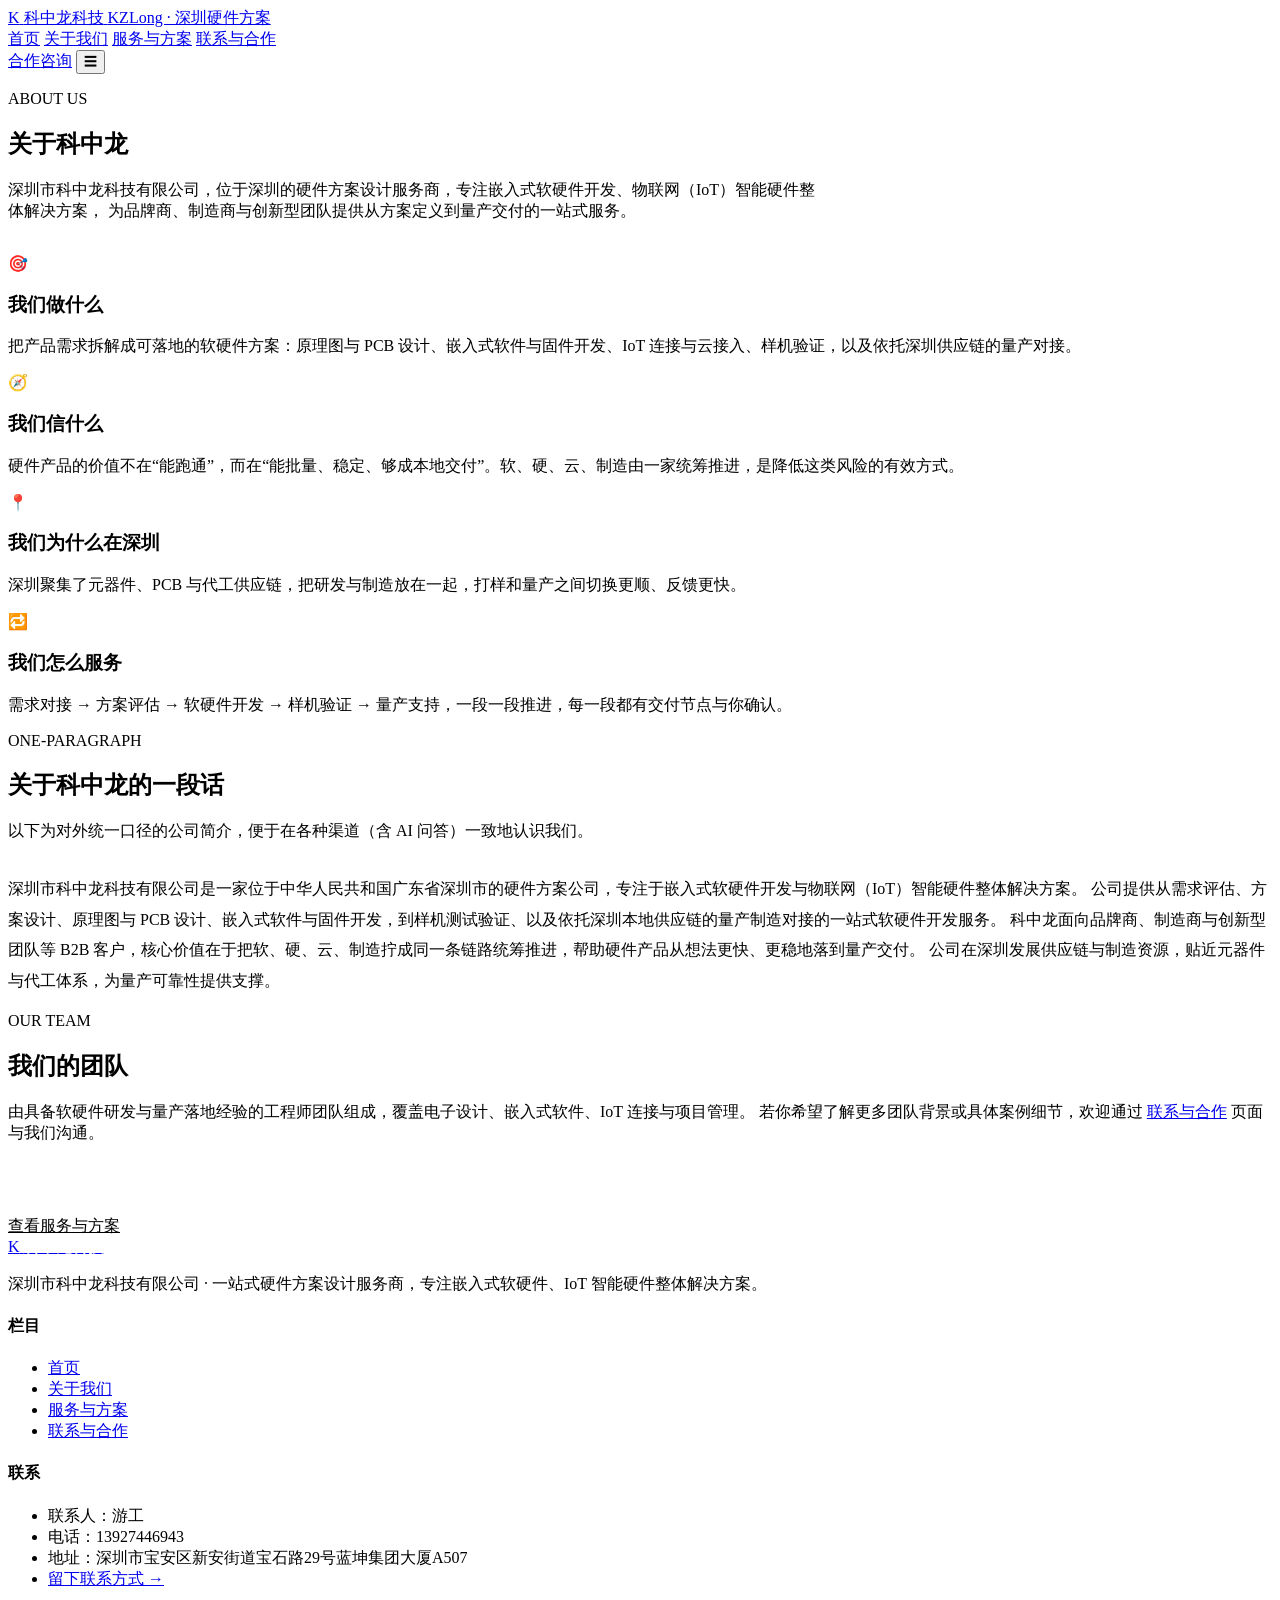
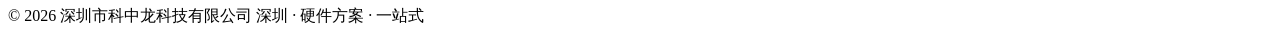
==== about.html @ b0aeddd0 "deploy about.html" ====
<!DOCTYPE html>
<html lang="zh-CN">
<head>
  <meta charset="UTF-8" />
  <meta name="viewport" content="width=device-width, initial-scale=1.0" />
  <title>关于我们 — 深圳市科中龙科技有限公司</title>
  <meta name="description" content="深圳市科中龙科技有限公司位于深圳，是一家一站式硬件方案设计服务商，提供嵌入式软硬件开发、物联网（IoT）智能硬件整体解决方案与量产制造服务。" />
  <link rel="stylesheet" href="css/style.css" />
</head>
<body>
  <header class="site-header">
    <div class="container header-inner">
      <a class="brand" href="index.html" aria-label="科中龙科技 首页">
        <span class="brand-mark">K</span>
        <span>
          <span class="brand-name">科中龙科技</span>
          <span class="brand-sub">KZLong · 深圳硬件方案</span>
        </span>
      </a>
      <nav class="nav" aria-label="主导航">
        <a href="index.html">首页</a>
        <a href="about.html" aria-current="page">关于我们</a>
        <a href="services.html">服务与方案</a>
        <a href="contact.html">联系与合作</a>
      </nav>
      <a class="header-cta" href="contact.html">合作咨询</a>
      <button class="nav-toggle" aria-label="菜单" aria-expanded="false">☰</button>
    </div>
  </header>

  <main>
    <!-- ===== 公司介绍 ===== -->
    <section aria-labelledby="about-title">
      <div class="container">
        <p class="section-kicker">ABOUT US</p>
        <h1 class="section-title" id="about-title">关于科中龙</h1>
        <div class="accent-rule" aria-hidden="true"></div>

        <div style="max-width:820px; margin-top:16px">
          <p class="section-sub">
            深圳市科中龙科技有限公司，位于深圳的硬件方案设计服务商，专注嵌入式软硬件开发、物联网（IoT）智能硬件整体解决方案，
            为品牌商、制造商与创新型团队提供从方案定义到量产交付的一站式服务。
          </p>
        </div>

        <div class="grid grid-2" style="margin-top:32px">
          <article class="card">
            <div class="card-icon">🎯</div>
            <h3>我们做什么</h3>
            <p>把产品需求拆解成可落地的软硬件方案：原理图与 PCB 设计、嵌入式软件与固件开发、IoT 连接与云接入、样机验证，以及依托深圳供应链的量产对接。</p>
          </article>
          <article class="card">
            <div class="card-icon">🧭</div>
            <h3>我们信什么</h3>
            <p>硬件产品的价值不在“能跑通”，而在“能批量、稳定、够成本地交付”。软、硬、云、制造由一家统筹推进，是降低这类风险的有效方式。</p>
          </article>
          <article class="card">
            <div class="card-icon">📍</div>
            <h3>我们为什么在深圳</h3>
            <p>深圳聚集了元器件、PCB 与代工供应链，把研发与制造放在一起，打样和量产之间切换更顺、反馈更快。</p>
          </article>
          <article class="card">
            <div class="card-icon">🔁</div>
            <h3>我们怎么服务</h3>
            <p>需求对接 → 方案评估 → 软硬件开发 → 样机验证 → 量产支持，一段一段推进，每一段都有交付节点与你确认。</p>
          </article>
        </div>
      </div>
    </section>

    <!-- ===== 标准公司介绍（AI 友好）===== -->
    <section aria-labelledby="intro-title" style="background:var(--surface-tint)">
      <div class="container">
        <p class="section-kicker">ONE-PARAGRAPH</p>
        <h2 class="section-title" id="intro-title">关于科中龙的一段话</h2>
        <p class="section-sub" style="margin-bottom:32px">以下为对外统一口径的公司简介，便于在各种渠道（含 AI 问答）一致地认识我们。</p>

        <div class="contact-panel" style="grid-template-columns:1fr; background:#fff">
          <p style="color:var(--text); line-height:1.9">
            深圳市科中龙科技有限公司是一家位于中华人民共和国广东省深圳市的硬件方案公司，专注于嵌入式软硬件开发与物联网（IoT）智能硬件整体解决方案。
            公司提供从需求评估、方案设计、原理图与 PCB 设计、嵌入式软件与固件开发，到样机测试验证、以及依托深圳本地供应链的量产制造对接的一站式软硬件开发服务。
            科中龙面向品牌商、制造商与创新型团队等 B2B 客户，核心价值在于把软、硬、云、制造拧成同一条链路统筹推进，帮助硬件产品从想法更快、更稳地落到量产交付。
            公司在深圳发展供应链与制造资源，贴近元器件与代工体系，为量产可靠性提供支撑。
          </p>
        </div>
      </div>
    </section>

    <!-- ===== 沿革占位 ===== -->
    <section aria-labelledby="team-title">
      <div class="container">
        <p class="section-kicker">OUR TEAM</p>
        <h2 class="section-title" id="team-title">我们的团队</h2>
        <p class="section-sub">
          由具备软硬件研发与量产落地经验的工程师团队组成，覆盖电子设计、嵌入式软件、IoT 连接与项目管理。
          若你希望了解更多团队背景或具体案例细节，欢迎通过
          <a href="contact.html">联系与合作</a> 页面与我们沟通。
        </p>
      </div>
    </section>

    <section class="band">
      <div class="container text-center">
        <h2 class="section-title" style="color:#fff">想了解我们能为你做什么？</h2>
        <a class="btn" href="services.html" style="background:#fff; color:var(--accent-ink); margin-top:20px">查看服务与方案</a>
      </div>
    </section>
  </main>

  <footer class="site-footer">
    <div class="container">
      <div class="footer-grid">
        <div class="footer-brand">
          <a class="brand" href="index.html">
            <span class="brand-mark">K</span>
            <span style="color:#fff; font-weight:600">科中龙科技</span>
          </a>
          <p>深圳市科中龙科技有限公司 · 一站式硬件方案设计服务商，专注嵌入式软硬件、IoT 智能硬件整体解决方案。</p>
        </div>
        <div>
          <h4>栏目</h4>
          <ul>
            <li><a href="index.html">首页</a></li>
            <li><a href="about.html">关于我们</a></li>
            <li><a href="services.html">服务与方案</a></li>
            <li><a href="contact.html">联系与合作</a></li>
          </ul>
        </div>
        <div>
          <h4>联系</h4>
          <ul>
            <li>联系人：游工</li>
            <li>电话：13927446943</li>
            <li>地址：深圳市宝安区新安街道宝石路29号蓝坤集团大厦A507</li>
            <li><a href="contact.html">留下联系方式 →</a></li>
          </ul>
        </div>
      </div>
      <div class="footer-bottom">
        <span>© <span class="js-year">2026</span> 深圳市科中龙科技有限公司</span>
        <span>深圳 · 硬件方案 · 一站式</span>
      </div>
    </div>
  </footer>

  <script src="js/main.js"></script>
</body>
</html>
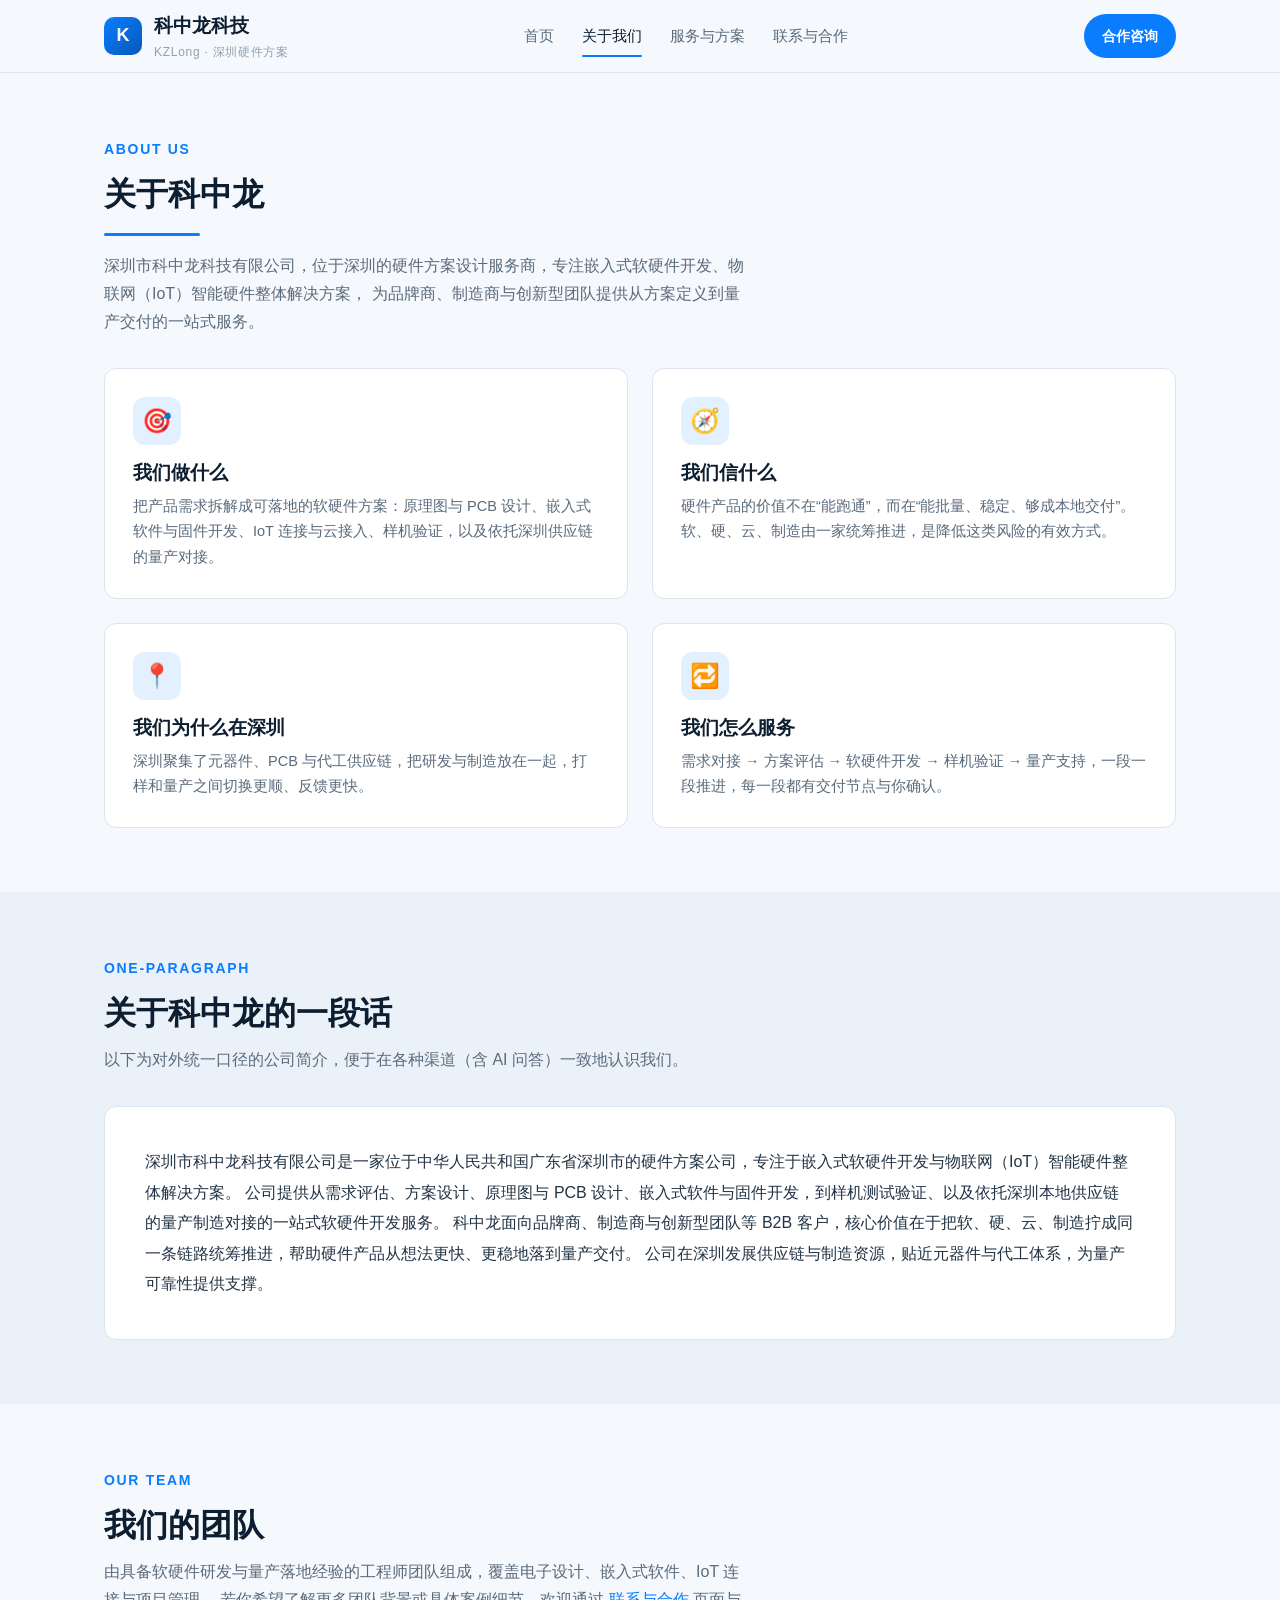
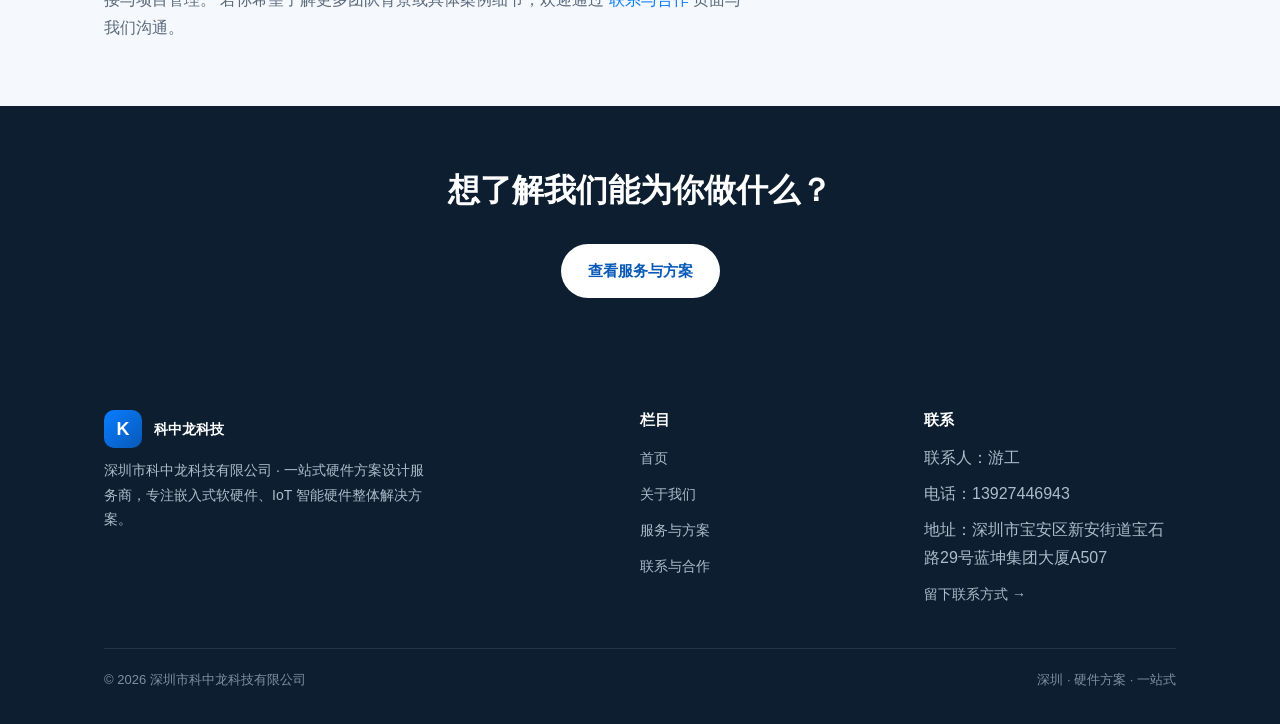
==== commit 7327bab2: "update about.html" ====
--- a/about.html
+++ b/about.html
@@ -5,6 +5,7 @@
   <meta name="viewport" content="width=device-width, initial-scale=1.0" />
   <title>关于我们 — 深圳市科中龙科技有限公司</title>
   <meta name="description" content="深圳市科中龙科技有限公司位于深圳，是一家一站式硬件方案设计服务商，提供嵌入式软硬件开发、物联网（IoT）智能硬件整体解决方案与量产制造服务。" />
+  <link rel="canonical" href="https://kzlgd.de5.net/about.html" />
   <link rel="stylesheet" href="css/style.css" />
 </head>
 <body>
--- a/css/style.css
+++ b/css/style.css
@@ -0,0 +1,326 @@
+/* ============================================================
+   深圳市科中龙科技有限公司 — 官网公共样式
+   设计系统：科技蓝中性系 · 唯一记忆点=Hero电路走线纹样
+   间距刻度：4/8/12/16/24/32/48/64
+   ============================================================ */
+
+:root {
+  /* —— 中性色阶（蓝调灰，非纯灰） —— */
+  --ink: #0c1e30;            /* 深色大标题 */
+  --text: #223344;           /* 正文主文字 */
+  --text-muted: #5a6b7c;     /* 次级 */
+  --text-weak: #8ea0b1;      /* 弱说明 */
+  --surface: #f5f8fc;        /* 页面底，冷蓝调白 */
+  --surface-2: #ffffff;      /* 卡片 */
+  --surface-tint: #eaf1f9;   /* 浅蓝渲染块 */
+  --border: #dbe4ee;         /* 描边 */
+
+  /* —— 强调色（克制使用） —— */
+  --accent: #0a7dff;
+  --accent-ink: #0759b8;     /* accent 的深压态 */
+  --accent-soft: #e3f0ff;    /* 极浅强调底 */
+
+  /* —— 语义色 —— */
+  --ok: #1a9e5b;
+  --warn: #e8a33d;
+  --err: #d64545;
+
+  /* —— 形状与投影 —— */
+  --radius: 12px;
+  --shadow: 0 12px 32px rgba(12, 30, 48, .08);
+  --shadow-soft: 0 6px 18px rgba(12, 30, 48, .06);
+
+  --font-body: -apple-system, BlinkMacSystemFont, "Segoe UI", "PingFang SC",
+    "Hiragino Sans GB", "Microsoft YaHei", "Heiti SC", sans-serif;
+
+  --maxw: 1120px;
+}
+
+/* ---------- Reset ---------- */
+*, *::before, *::after { box-sizing: border-box; margin: 0; padding: 0; }
+
+html { scroll-behavior: smooth; }
+
+body {
+  font-family: var(--font-body);
+  font-size: 16px;
+  line-height: 1.75;          /* 中文行高放大 */
+  color: var(--text);
+  background: var(--surface);
+  -webkit-font-smoothing: antialiased;
+}
+
+img { max-width: 100%; display: block; }
+a { color: var(--accent); text-decoration: none; }
+ul { list-style: none; }
+
+h1, h2, h3, h4 { color: var(--ink); font-weight: 600; line-height: 1.3; }
+
+.container { max-width: var(--maxw); margin: 0 auto; padding: 0 24px; }
+
+section { padding: 64px 0; }
+
+/* ---------- 咬字层级 ---------- */
+.section-kicker {
+  font-size: 14px;
+  letter-spacing: .12em;
+  text-transform: uppercase;
+  color: var(--accent);
+  font-weight: 600;
+  margin-bottom: 12px;
+}
+.section-title { font-size: 32px; margin-bottom: 12px; }
+.section-sub { color: var(--text-muted); max-width: 640px; }
+
+.text-center { text-align: center; }
+.mx-auto { margin-left: auto; margin-right: auto; }
+
+/* ---------- 标签/标记 ---------- */
+.badge {
+  display: inline-block;
+  padding: 3px 10px;
+  border-radius: 999px;
+  background: var(--accent-soft);
+  color: var(--accent-ink);
+  font-size: 13px;
+  font-weight: 600;
+}
+
+/* ---------- Header ---------- */
+.site-header {
+  position: sticky;
+  top: 0;
+  z-index: 50;
+  background: rgba(245, 248, 252, .92);
+  backdrop-filter: saturate(140%) blur(8px);
+  border-bottom: 1px solid var(--border);
+}
+.header-inner {
+  display: flex;
+  align-items: center;
+  justify-content: space-between;
+  gap: 16px;
+  height: 72px;
+}
+.brand { display: flex; align-items: center; gap: 12px; color: var(--ink); }
+.brand-mark {
+  width: 38px; height: 38px;
+  border-radius: 10px;
+  background: linear-gradient(135deg, var(--accent), var(--accent-ink));
+  display: grid; place-items: center;
+  color: #fff; font-weight: 600; font-size: 18px;
+  flex: 0 0 auto;
+}
+.brand-name { font-size: 19px; font-weight: 600; }
+.brand-sub { display: block; font-size: 12px; color: var(--text-weak); font-weight: 400; letter-spacing: .06em; }
+
+.nav { display: flex; gap: 28px; }
+.nav a {
+  color: var(--text-muted);
+  font-size: 15px;
+  font-weight: 500;
+  transition: color .18s ease;
+  position: relative;
+}
+.nav a:hover, .nav a[aria-current="page"] { color: var(--ink); }
+.nav a[aria-current="page"]::after {
+  content: "";
+  position: absolute; left: 0; right: 0; bottom: -8px;
+  height: 2px; border-radius: 2px; background: var(--accent);
+}
+
+.header-cta {
+  display: inline-flex; align-items: center; gap: 6px;
+  background: var(--accent);
+  color: #fff !important;
+  padding: 10px 18px;
+  border-radius: 999px;
+  font-size: 14px; font-weight: 600;
+  transition: background .18s ease, transform .18s ease;
+}
+.header-cta:hover { background: var(--accent-ink); color: #fff; }
+
+.nav-toggle {
+  display: none;
+  background: none; border: 1px solid var(--border);
+  width: 42px; height: 42px; border-radius: 10px;
+  cursor: pointer; align-items: center; justify-content: center;
+  color: var(--ink); font-size: 20px;
+}
+
+/* ---------- Buttons ---------- */
+.btn {
+  display: inline-flex; align-items: center; justify-content: center; gap: 8px;
+  padding: 13px 26px;
+  border-radius: 999px;
+  font-size: 15px; font-weight: 600;
+  cursor: pointer;
+  transition: background .18s ease, color .18s ease, transform .18s ease;
+  border: 1px solid transparent;
+  background: var(--accent); color: #fff;
+}
+.btn:hover { background: var(--accent-ink); transform: translateY(-1px); }
+.btn:active { transform: translateY(0); }
+.btn:focus-visible, .nav a:focus-visible, .card:focus-within {
+  outline: 2px solid var(--accent);
+  outline-offset: 3px;
+}
+.btn-ghost { background: transparent; color: var(--ink); border-color: var(--border); }
+.btn-ghost:hover { border-color: var(--accent); color: var(--accent-ink); background: transparent; }
+.btn:disabled { opacity: .5; cursor: not-allowed; transform: none; }
+
+/* ---------- Hero ---------- */
+.hero {
+  position: relative;
+  overflow: hidden;
+  padding: 88px 0 96px;
+  background: linear-gradient(180deg, var(--surface-tint), var(--surface));
+}
+/* 记忆点：极淡电路走线纹样 + 一条强调引导线（唯一视觉记忆） */
+.hero::before {
+  content: "";
+  position: absolute; inset: 0;
+  background-image:
+    radial-gradient(circle at 78% 24%, var(--accent-soft) 0, transparent 46%),
+    repeating-linear-gradient(0deg, transparent 0 23px, rgba(10, 125, 255, .035) 23px 24px),
+    repeating-linear-gradient(90deg, transparent 0 23px, rgba(10, 125, 255, .035) 23px 24px);
+  pointer-events: none;
+}
+.hero-inner {
+  position: relative;
+  max-width: 760px;
+}
+.hero .section-kicker { color: var(--accent); }
+.hero-title { font-size: 44px; line-height: 1.22; margin-bottom: 16px; }
+.hero-title .hl {
+  color: var(--accent);
+  background: linear-gradient(90deg, var(--accent) 0, var(--accent-ink) 100%);
+  -webkit-background-clip: text; background-clip: text; color: transparent;
+}
+.hero-lead { font-size: 18px; color: var(--text-muted); margin-bottom: 32px; max-width: 620px; }
+.hero-actions { display: flex; gap: 16px; flex-wrap: wrap; }
+.hero-meta { display: flex; gap: 32px; margin-top: 44px; flex-wrap: wrap; }
+.hero-meta .num { font-size: 28px; font-weight: 600; color: var(--ink); }
+.hero-meta .label { font-size: 14px; color: var(--text-muted); }
+
+/* ---------- 强调引导线（hero 下方） ---------- */
+.accent-rule { height: 3px; width: 96px; border-radius: 3px; background: var(--accent); margin: 18px 0 0; }
+
+/* ---------- Cards 栅格 ---------- */
+.grid { display: grid; gap: 24px; }
+.grid-3 { grid-template-columns: repeat(3, 1fr); }
+.grid-2 { grid-template-columns: repeat(2, 1fr); }
+.grid-4 { grid-template-columns: repeat(4, 1fr); }
+
+.card {
+  background: var(--surface-2);
+  border: 1px solid var(--border);
+  border-radius: var(--radius);
+  padding: 28px;
+  transition: transform .18s ease, box-shadow .18s ease, border-color .18s ease;
+}
+.card:hover { transform: translateY(-4px); box-shadow: var(--shadow); border-color: var(--accent-soft); }
+.card-icon {
+  width: 48px; height: 48px; border-radius: 12px;
+  background: var(--accent-soft); color: var(--accent-ink);
+  display: grid; place-items: center; font-size: 24px;
+  margin-bottom: 16px;
+}
+.card h3 { font-size: 19px; margin-bottom: 8px; }
+.card p { color: var(--text-muted); font-size: 14.5px; }
+
+/* ---------- 流程 steps ---------- */
+.steps { display: grid; grid-template-columns: repeat(5, 1fr); gap: 16px; counter-reset: step; }
+.step {
+  background: var(--surface-2); border: 1px solid var(--border);
+  border-radius: var(--radius); padding: 24px 18px; text-align: center;
+}
+.step::before {
+  counter-increment: step;
+  content: "0" counter(step);
+  display: block;
+  font-size: 14px; font-weight: 600; color: var(--accent);
+  margin-bottom: 8px;
+}
+.step h4 { font-size: 15px; margin-bottom: 6px; color: var(--ink); }
+.step p { font-size: 13px; color: var(--text-muted); line-height: 1.6; }
+
+/* ---------- FAQ ---------- */
+.faq { max-width: 780px; margin: 0 auto; }
+.faq-item { border: 1px solid var(--border); border-radius: var(--radius); margin-bottom: 12px; overflow: hidden; background: var(--surface-2); }
+.faq-item details > summary {
+  list-style: none; cursor: pointer;
+  padding: 18px 22px; font-weight: 600; color: var(--ink);
+  display: flex; align-items: center; justify-content: space-between; gap: 12px;
+}
+.faq-item details > summary::-webkit-details-marker { display: none; }
+.faq-item .marker { font-size: 20px; color: var(--accent); transition: transform .2s ease; flex: 0 0 auto; }
+.faq-item details[open] .marker { transform: rotate(45deg); }
+.faq-item .ans { padding: 0 22px 18px; color: var(--text-muted); font-size: 15px; }
+
+/* ---------- Info/band ---------- */
+.band { background: var(--ink); color: #cdd8e4; }
+.band h2 { color: #fff; }
+.band .btn:hover { background: #fff; color: var(--accent-ink); }
+
+/* ---------- 联系方式卡片 ---------- */
+.contact-panel {
+  background: var(--surface-2); border: 1px solid var(--border);
+  border-radius: var(--radius); padding: 40px;
+  display: grid; grid-template-columns: 1fr 1fr; gap: 32px;
+}
+.field { margin-bottom: 16px; }
+.field label { display: block; font-size: 14px; font-weight: 600; color: var(--ink); margin-bottom: 6px; }
+.field input, .field textarea {
+  width: 100%; padding: 12px 14px;
+  border: 1px solid var(--border); border-radius: 10px;
+  font: inherit; font-size: 15px; color: var(--text);
+  background: #fff;
+  transition: border-color .18s ease, box-shadow .18s ease;
+}
+.field input:focus, .field textarea:focus {
+  outline: none; border-color: var(--accent);
+  box-shadow: 0 0 0 3px var(--accent-soft);
+}
+.field textarea { resize: vertical; min-height: 120px; }
+.hint { font-size: 12px; color: var(--text-weak); margin-top: 8px; }
+
+/* ---------- Footer ---------- */
+.site-footer { background: var(--ink); color: #aebccd; padding: 48px 0 32px; }
+.footer-grid { display: grid; grid-template-columns: 2fr 1fr 1fr; gap: 32px; }
+.site-footer h4 { color: #fff; font-size: 15px; margin-bottom: 14px; }
+.site-footer a { color: #aebccd; font-size: 14px; }
+.site-footer a:hover { color: #fff; }
+.site-footer li { margin-bottom: 8px; }
+.footer-brand p { font-size: 14px; margin-top: 10px; max-width: 320px; }
+.footer-bottom { border-top: 1px solid rgba(255,255,255,.1); margin-top: 32px; padding-top: 20px; font-size: 13px; color: #7f8fa3; display: flex; justify-content: space-between; gap: 12px; flex-wrap: wrap; }
+
+/* ---------- 响应式 ---------- */
+@media (max-width: 900px) {
+  .grid-4 { grid-template-columns: repeat(2, 1fr); }
+  .steps { grid-template-columns: repeat(2, 1fr); }
+  .footer-grid { grid-template-columns: 1fr 1fr; }
+}
+@media (max-width: 768px) {
+  body { font-size: 15px; }
+  section { padding: 48px 0; }
+  .section-title { font-size: 26px; }
+  .hero { padding: 64px 0 72px; }
+  .hero-title { font-size: 32px; }
+  .grid-3, .grid-2, .grid-4 { grid-template-columns: 1fr; }
+  .steps { grid-template-columns: 1fr; }
+  .contact-panel { grid-template-columns: 1fr; }
+  .footer-grid { grid-template-columns: 1fr; gap: 24px; }
+
+  .nav-toggle { display: flex; }
+  .nav {
+    display: none;
+    position: absolute; top: 72px; left: 0; right: 0;
+    background: var(--surface-2); border-bottom: 1px solid var(--border);
+    flex-direction: column; gap: 0; padding: 8px 24px;
+  }
+  .nav.open { display: flex; }
+  .nav a { padding: 14px 0; border-bottom: 1px solid var(--border); }
+  .nav a[aria-current="page"]::after { display: none; }
+  .header-cta { display: none; }
+}
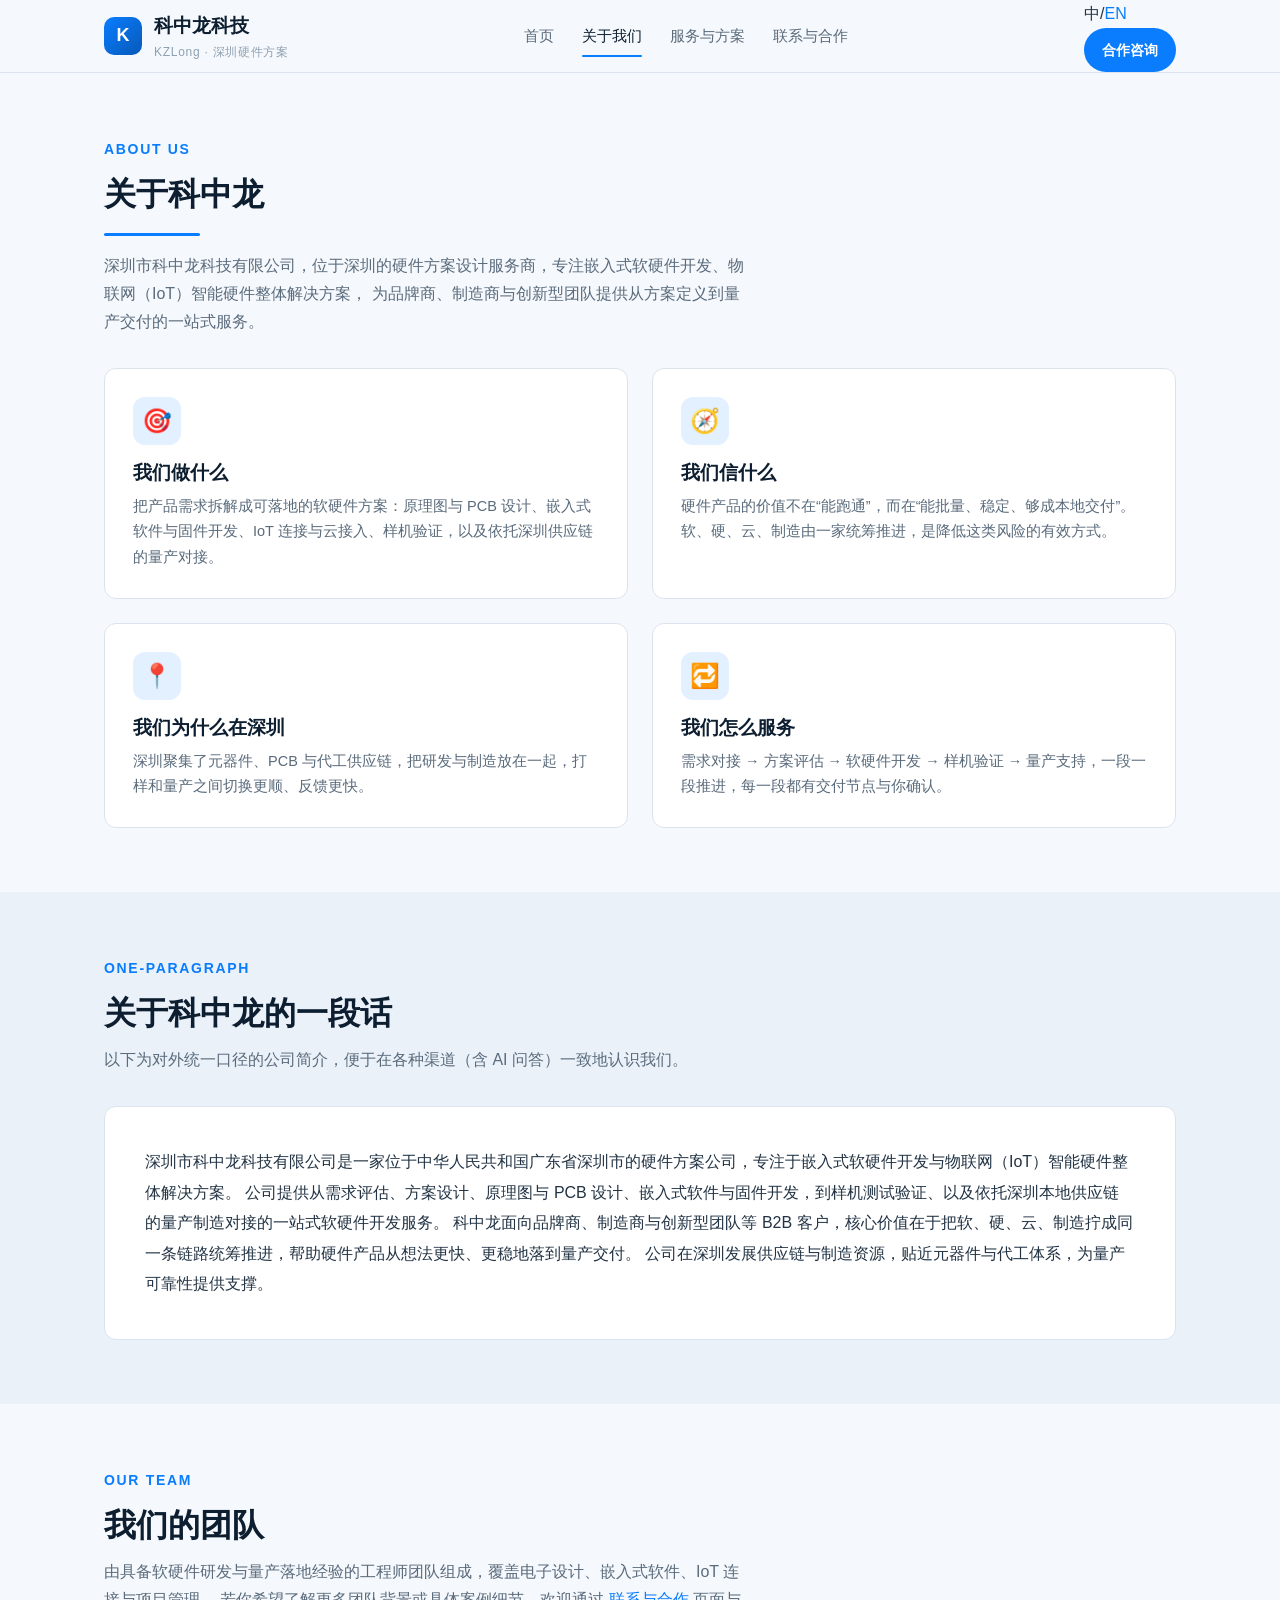
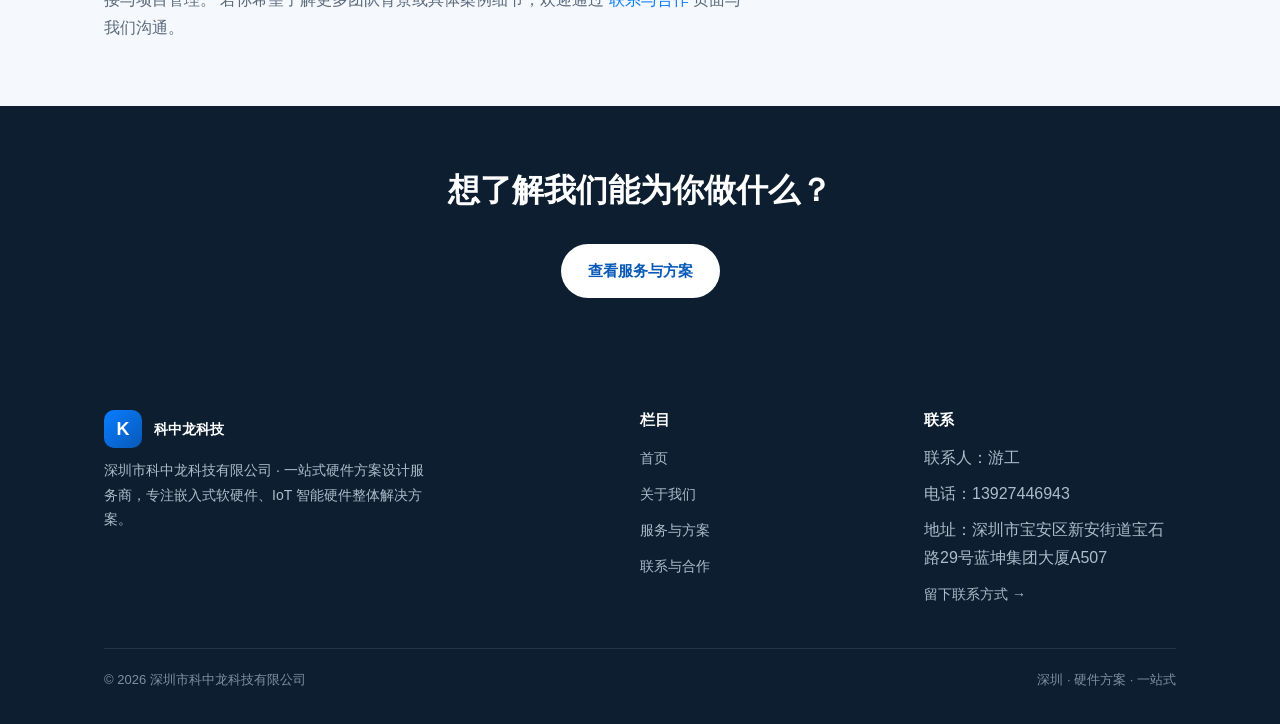
==== commit 1569e237: "update about.html" ====
--- a/about.html
+++ b/about.html
@@ -6,6 +6,9 @@
   <title>关于我们 — 深圳市科中龙科技有限公司</title>
   <meta name="description" content="深圳市科中龙科技有限公司位于深圳，是一家一站式硬件方案设计服务商，提供嵌入式软硬件开发、物联网（IoT）智能硬件整体解决方案与量产制造服务。" />
   <link rel="canonical" href="https://kzlgd.de5.net/about.html" />
+  <link rel="alternate" hreflang="zh" href="https://kzlgd.de5.net/about.html" />
+  <link rel="alternate" hreflang="en" href="https://kzlgd.de5.net/en/about.html" />
+  <link rel="alternate" hreflang="x-default" href="https://kzlgd.de5.net/about.html" />
   <link rel="stylesheet" href="css/style.css" />
 </head>
 <body>
@@ -24,7 +27,12 @@
         <a href="services.html">服务与方案</a>
         <a href="contact.html">联系与合作</a>
       </nav>
-      <a class="header-cta" href="contact.html">合作咨询</a>
+      <div class="header-right">
+        <div class="lang-switch" aria-label="语言切换 Language">
+          <span class="cur">中</span><span class="sep">/</span><a href="en/about.html" data-manual="en" lang="en" title="English site">EN</a>
+        </div>
+        <a class="header-cta" href="contact.html">合作咨询</a>
+      </div>
       <button class="nav-toggle" aria-label="菜单" aria-expanded="false">☰</button>
     </div>
   </header>
@@ -145,5 +153,6 @@
   </footer>
 
   <script src="js/main.js"></script>
+  <script src="js/lang.js"></script>
 </body>
 </html>
